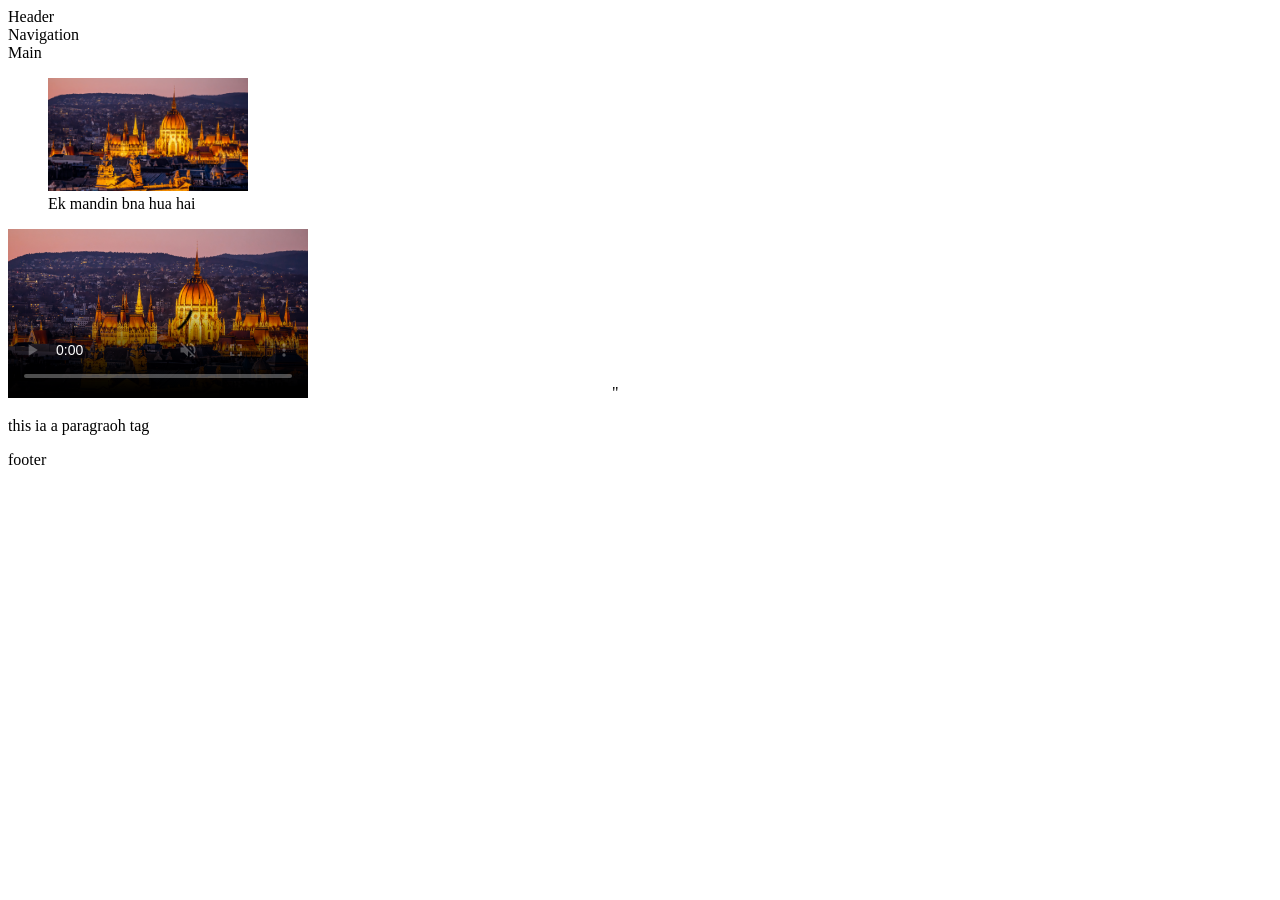
==== index.html @ eac95f33 "first portfoliyo" ====
<!DOCTYPE html>
<html lang="en">
<head>
    <meta charset="UTF-8">
    <meta name="viewport" content="width=device-width, initial-scale=1.0">
    <title>Document</title>
</head>
<body>
    <header>
        Header
        <nav>
            Navigation
        </nav>

    </header>
    <main>
        Main 
        <figure>
        <!-- <img src="https://m.media-amazon.com/images/I/41AkhIG+yCL._AC_SR240,220_.jpg" alt="" width="100px" hight="100px"> -->
        <img src="20251119_OHR.BudapestParliament_EN-IN3863602249_UHD_bing.jpg"alt=" Ek mundir ki photo hai" width="200px" hight="100px">
        
            <figcaption>
                Ek mandin bna hua hai
            </figcaption>
        </figure>
       <video src="340838.mp4" width="300px" hight="200px" controls muted loop poster="20251119_OHR.BudapestParliament_EN-IN3863602249_UHD_bing.jpg">

       </video>
       <iframe width="300" height="167" src="https://www.youtube.com/embed/GVizJ_jpUnw?si=IJ1CWkcMF2ondDTO" title="YouTube video player" frameborder="0" allow="accelerometer; autoplay; clipboard-write; encrypted-media; gyroscope; picture-in-picture; web-share" referrerpolicy="strict-origin-when-cross-origin" allowfullscreen></iframe>"
       <!-- iframehum kuch display use kurne ke liye kurte hai -->
        <span> 
            <p> this ia a paragraoh tag</p>
        </span>
    </main>
    <footer>
        footer

    </footer>
    
</body>
</html>
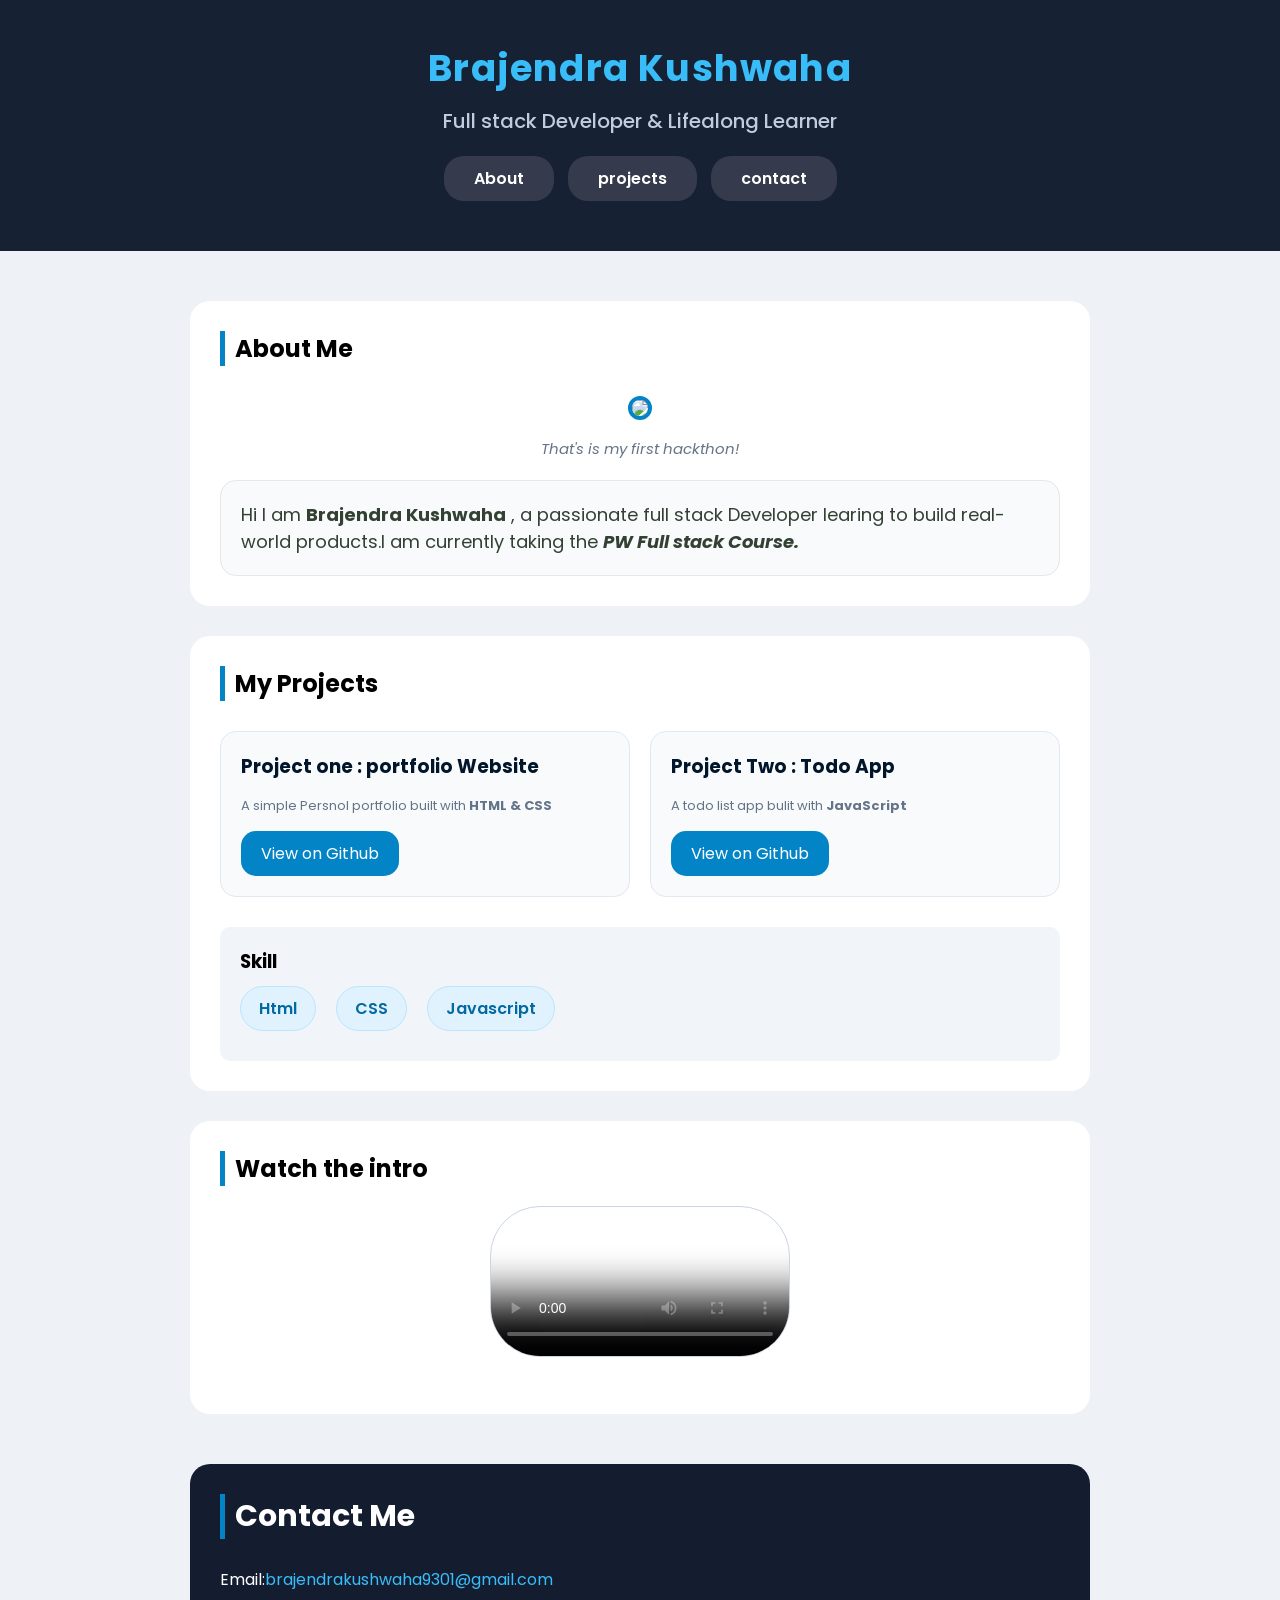
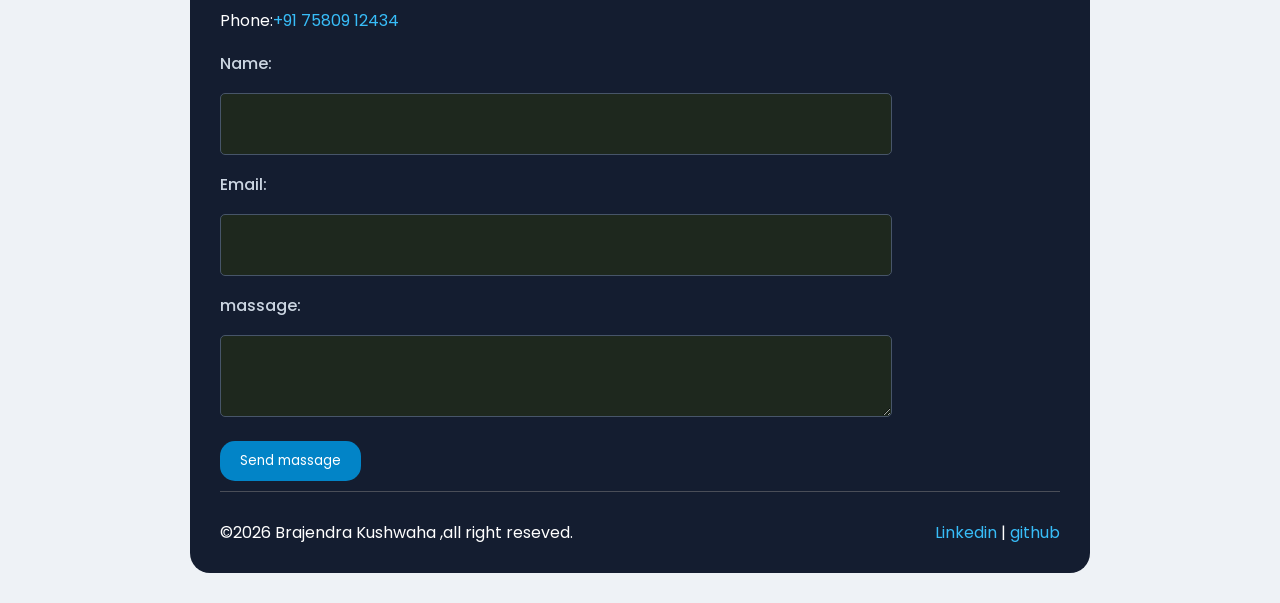
==== commit 28a5b377: "file name change" ====
--- a/index.html
+++ b/index.html
@@ -1,41 +1,98 @@
 <!DOCTYPE html>
 <html lang="en">
+
 <head>
     <meta charset="UTF-8">
     <meta name="viewport" content="width=device-width, initial-scale=1.0">
-    <title>Document</title>
+    <title>Brajendra Kushwaha portfoliyo </title>
+    <link rel="stylesheet" href="portfoliyo.css">
 </head>
+
 <body>
-    <header>
-        Header
+    <header class="header1">
+        <h1> Brajendra Kushwaha</h1>
+        <p> Full stack Developer & Lifealong Learner</p>
         <nav>
-            Navigation
+            <a href="#about">About </a>
+            <a href="#projects">projects </a>
+            <a href="#contact">contact </a>
         </nav>
-
     </header>
     <main>
-        Main 
-        <figure>
-        <!-- <img src="https://m.media-amazon.com/images/I/41AkhIG+yCL._AC_SR240,220_.jpg" alt="" width="100px" hight="100px"> -->
-        <img src="20251119_OHR.BudapestParliament_EN-IN3863602249_UHD_bing.jpg"alt=" Ek mundir ki photo hai" width="200px" hight="100px">
+        <section id="about">
+            <h2> About Me</h2>
+            <figure>
+                <img src="./br.jpeg hight="400" width="200">
+                <figcaption> That's is my first hackthon!</figcaption>
+            </figure>
+            <p> Hi I am <strong>Brajendra Kushwaha</strong> , a passionate full stack Developer learing to build
+                real-world products.I am currently taking the <strong><em>PW Full stack Course.</em></strong> </p>
+        </section>
+        <section id="projects">
+            <h2> My Projects</h2>
+            <div id="projects-card">
+                <article>
+                    <h3>Project one : portfolio Website</h3>
+                    <p> A simple Persnol portfolio built with <strong> HTML & CSS</strong></p>
+                    <a href="">View on Github</a>
+
+
+
+                </article>
+                <article>
+                    <h3>Project Two : Todo App</h3>
+                    <p> A todo list app bulit with <strong> JavaScript</strong></p>
+                    <a href="">View on Github</a>
+
+                </article>
+            </div>
+            <div id="skills">
+                <h3>Skill</h3>
+                <ul>
+                    <li>Html</li>
+                    <li>CSS</li>
+                    <li>Javascript</li>
+                </ul>
+            </div>
+
+        </section>
+        <section id="intro">
+            <h2> Watch the intro</h2>
+           
+                   <video src="Lacture7/vidio.mp4" width="300px" hight="200pxhight=" 400" width="200" controls
+                poster="Lacture7/br.jpeg">
+            
+         
+
+
+        </section>
+    </main>
+    <footer id="contact">
+        <h2> Contact Me</h2>
+        <p> Email:<a href="mailto:brajendrakushwaha854@gmail.com">brajendrakushwaha9301@gmail.com</a></p>
+        <P> Phone:<a href="tel:+917580912434">+91 75809 12434</a></P>
+        <form action="">
+            <label for="name"> Name:</label>
+            <input type="text" id="name">
+           <br>
+            <label for="email"> Email:</label>
+            <input type="email" id=email>
+            <br>
+            <label for="massage"> massage:</label>
+            <textarea name="massage" id="massage"></textarea>
+            <br> 
+            <button type="submit">Send massage</button>
+
+        </form>
         
-            <figcaption>
-                Ek mandin bna hua hai
-            </figcaption>
-        </figure>
-       <video src="340838.mp4" width="300px" hight="200px" controls muted loop poster="20251119_OHR.BudapestParliament_EN-IN3863602249_UHD_bing.jpg">
+        <div id="lower-footer">
+            <p> &copy;2026 Brajendra Kushwaha ,all right reseved.</p>
+            <p>
+                 <a href="">Linkedin</a> | <a href=""> github</a>
+            </p>
+           
+        </div>
+    </footer>
+</body>
 
-       </video>
-       <iframe width="300" height="167" src="https://www.youtube.com/embed/GVizJ_jpUnw?si=IJ1CWkcMF2ondDTO" title="YouTube video player" frameborder="0" allow="accelerometer; autoplay; clipboard-write; encrypted-media; gyroscope; picture-in-picture; web-share" referrerpolicy="strict-origin-when-cross-origin" allowfullscreen></iframe>"
-       <!-- iframehum kuch display use kurne ke liye kurte hai -->
-        <span> 
-            <p> this ia a paragraoh tag</p>
-        </span>
-    </main>
-    <footer>
-        footer
-
-    </footer>
-    
-</body>
 </html>
--- a/portfoliyo.css
+++ b/portfoliyo.css
@@ -0,0 +1,277 @@
+@import url('https://fonts.googleapis.com/css2?family=Poppins:ital,wght@0,100;0,200;0,300;0,400;0,500;0,600;0,700;0,800;0,900;1,100;1,200;1,300;1,400;1,500;1,600;1,700;1,800;1,900&display=swap');
+
+
+
+* {
+    padding: 0;
+    margin: 0;
+    box-sizing: border-box;
+    font-family: "Poppins", sans-serif;
+}
+
+body {
+    background-color: #EEF2F6;
+}
+
+.header1 {
+   
+    padding: 40px 0px;
+    text-align: center;
+    background-color: #162134;
+    /* text-transform: uppercase; */
+}
+
+.header1 h1 {
+
+    color: rgb(56, 189, 248);
+    /* padding: 5px 0;
+    font-weight: 800; */
+    font-size: 37px;
+    letter-spacing: 1.2px;
+
+}
+
+.header1 p {
+    color: #c2ccdb;
+    padding: 10px 0;
+    font-weight: 500;
+    font-size: 20px;
+}
+
+nav a {
+    display: inline-block;
+    padding: 10px 30px;
+    text-decoration: none;
+    background-color: #353b4c;
+    color: white;
+    border-radius: 20px;
+    margin: 10px 5px;
+    font-weight: 600;
+}
+
+nav a:hover {
+    background-color: #0284c7;
+
+
+}
+
+main {
+    margin: 50px auto;
+    max-width: 900px;
+
+}
+
+#about,
+#projects,
+#intro {
+    background-color: white;
+    padding: 30px;
+    border-radius: 20px;
+    margin-bottom: 30px;
+}
+
+#about h2,
+#projects h2 {
+    border-left: 5px solid #0284c7;
+    padding-left: 10px;
+}
+
+#about figure {
+    text-align: center;
+    padding: 20px 0;
+
+
+}
+
+#about figure img {
+    border-radius: 50%;
+    border: 4px solid #0284c7;
+    margin: 10px 0;
+    transition: all 1s;
+}
+
+#about figure img:hover {
+    transform: scale(1.1);
+    box-shadow: 0px 10px 10px #0285c7ca;
+}
+
+#about figure figcaption {
+    color: #647488;
+    font-style: italic;
+    font-size: 15px;
+}
+
+#about p {
+    border-radius: 16px;
+    background-color: #f8fafc;
+    padding: 20px;
+    border: 1px solid #e7e7e8;
+    font-size: 18px;
+    color: #334133;
+}
+
+#projects-card {
+    display: flex;
+    gap: 20px;
+    margin: 30px 0;
+    flex-wrap: wrap;
+
+}
+
+#projects-card article {
+    flex: 1;
+    background-color: #f8fafc;
+    padding: 20PX;
+    border-radius: 16PX;
+    /* display: flex;
+    flex-direction: column; */
+    gap: 10px;
+    border: 1px solid #E2e8f0;
+    color: #01162A;
+    transition: all 0.5s;
+}
+
+#projects-card article:hover {
+    transform: translatey(-5px);
+    box-shadow: 0px 10px 10px rgba(0, 0, 0, 0.796);
+}
+
+#projects-card article p {
+    font-size: 13px;
+    color: #647488;
+    margin: 15px 0;
+
+}
+
+#projects-card article a {
+    border-radius: 15px;
+    padding: 10px 20px;
+    display: inline-block;
+    background-color: #0284c7;
+    color: white;
+    text-decoration: none;
+}
+
+#skills {
+    background-color: #f1f5f9;
+    border-radius: 10px;
+    padding: 20px;
+    flex-wrap: wrap;
+}
+
+#skills ul {
+    list-style: none;
+    display: flex;
+    gap: 20px;
+    margin: 10px 0;
+
+}
+
+#skills ul li {
+    background-color: #e0f2fe;
+    border-radius: 30px;
+    border: 1px solid #BAE6FD;
+    padding: 9px 18px;
+    color: #0369A1;
+    font-weight: 600;
+}
+
+#intro {
+    text-align: center;
+}
+
+#intro h2 {
+    text-align: left;
+    border-left: 5px solid #0284c7;
+    padding-left: 10px;
+}
+
+#intro video {
+    margin: 20px 0;
+    object-fit: cover;
+    max-width: 100%;
+    height: auto;
+    border-radius: 50px;
+    border: 1px solid #cbd5e1;
+}
+
+#contact {
+    margin: 50px auto;
+    max-width: 900px;
+    background-color: #141D30;
+    padding: 30px 30px 0;
+    border-radius: 20px;
+    margin-bottom: 30px;
+}
+
+#contact h2 {
+    border-left: 5px solid #0284c7;
+    padding-left: 10px;
+    color: white;
+    font-size: 30px;
+    margin-bottom: 20px;
+
+}
+
+#contact p {
+    color: white;
+    padding: 8px 0;
+}
+
+#contact p a {
+    text-decoration: none;
+    color: #38bdf8;
+}
+
+#contact p a:hover {
+    text-decoration: underline;
+    color: #38bdf8;
+    font-size: 20px;
+}
+
+form label {
+    display: block;
+    margin: 10px 0;
+    color: #cbd5e1;
+    font-weight: 500;
+}
+
+form {
+    max-width: 80%;
+}
+
+form input[type="text"],
+form input[type="email"],
+textarea {
+    width: 100%;
+    background-color: #1e281e;
+    outline: none;
+    border: 1px solid #475569;
+    border-radius: 5px;
+    padding: 20px 10px;
+    color: white;
+    margin: 7px 0;
+}
+
+form button {
+    border-radius: 15px;
+    padding: 10px 20px;
+    display: inline-block;
+    background-color: #0284c7;
+    color: white;
+    text-decoration: none;
+    outline: none;
+    border: none;
+    margin: 10px 0;
+}
+
+#lower-footer {
+    display: flex;
+    justify-content: space-between;
+    align-items: center;
+    flex-wrap: wrap;
+    border-top: 1px solid rgba(128, 128, 128, 0.502);
+    padding: 20px 0;
+    margin-top: 10px 0;
+
+}
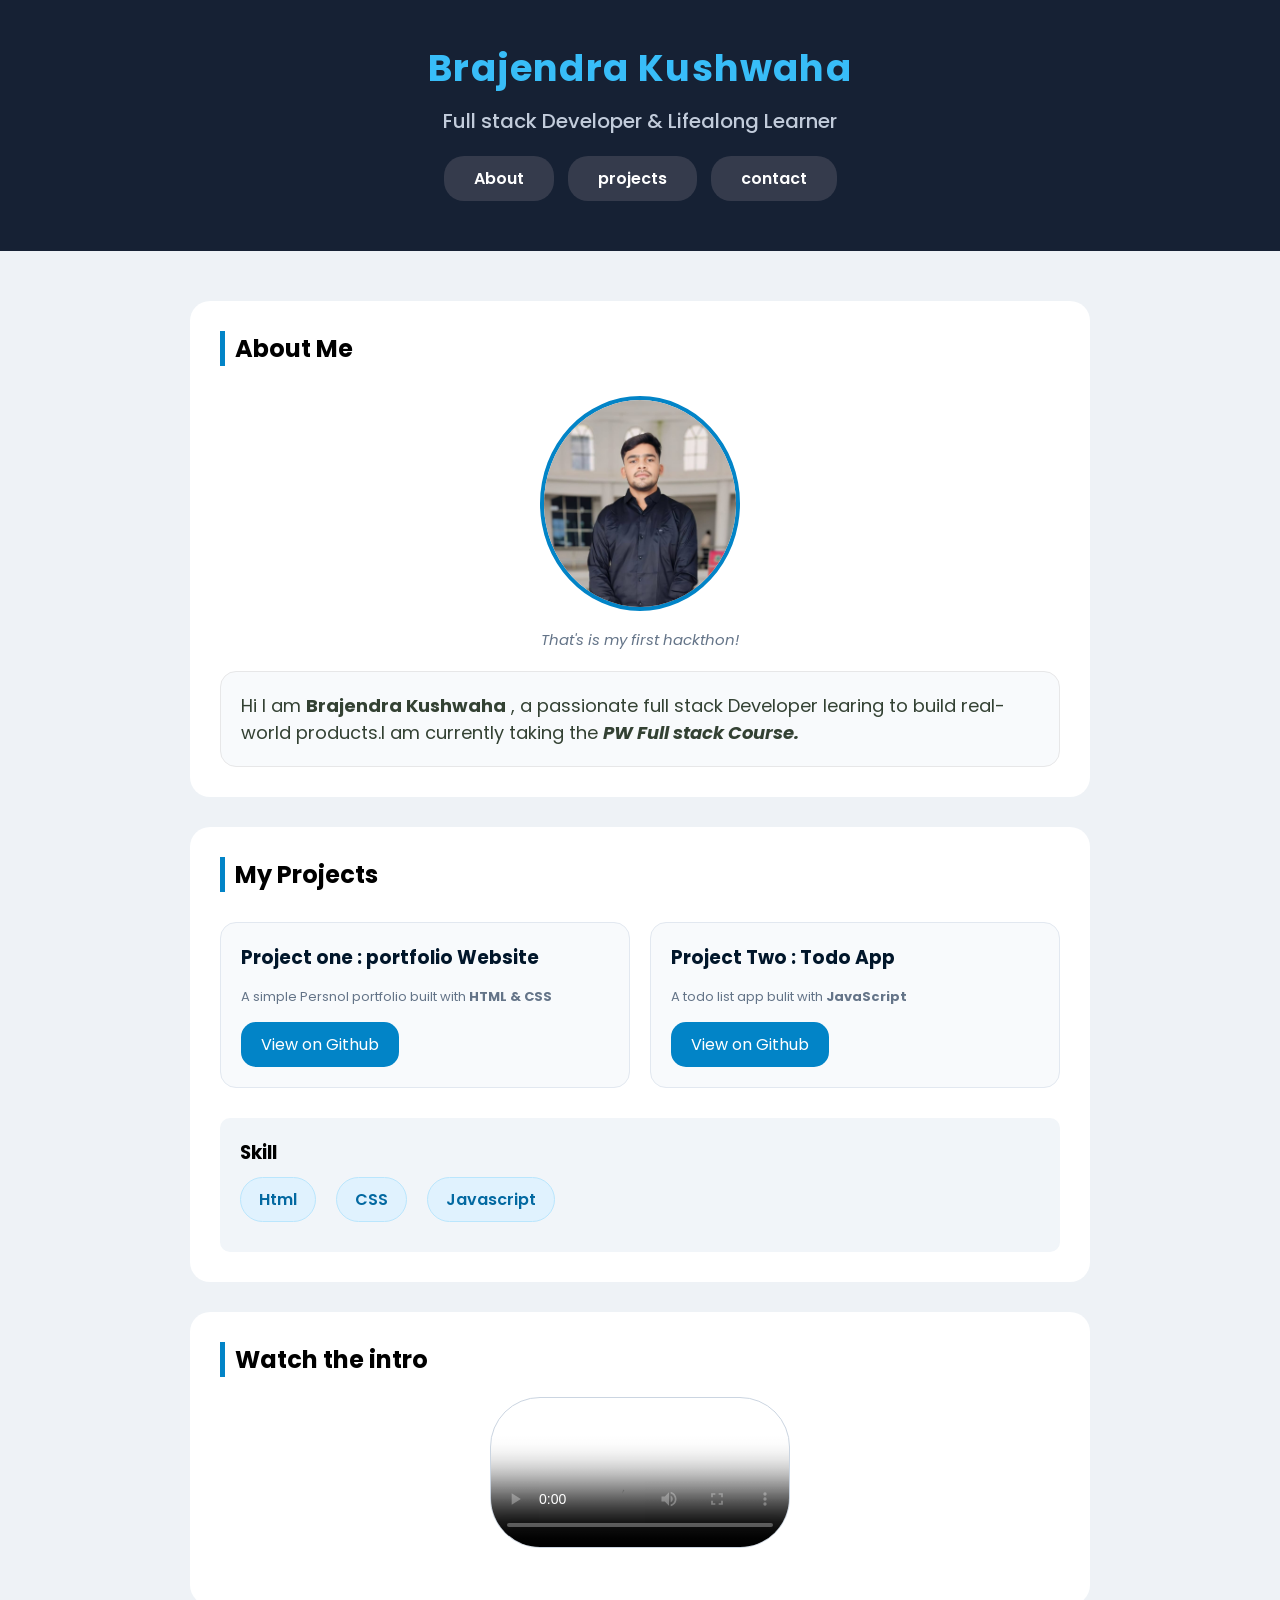
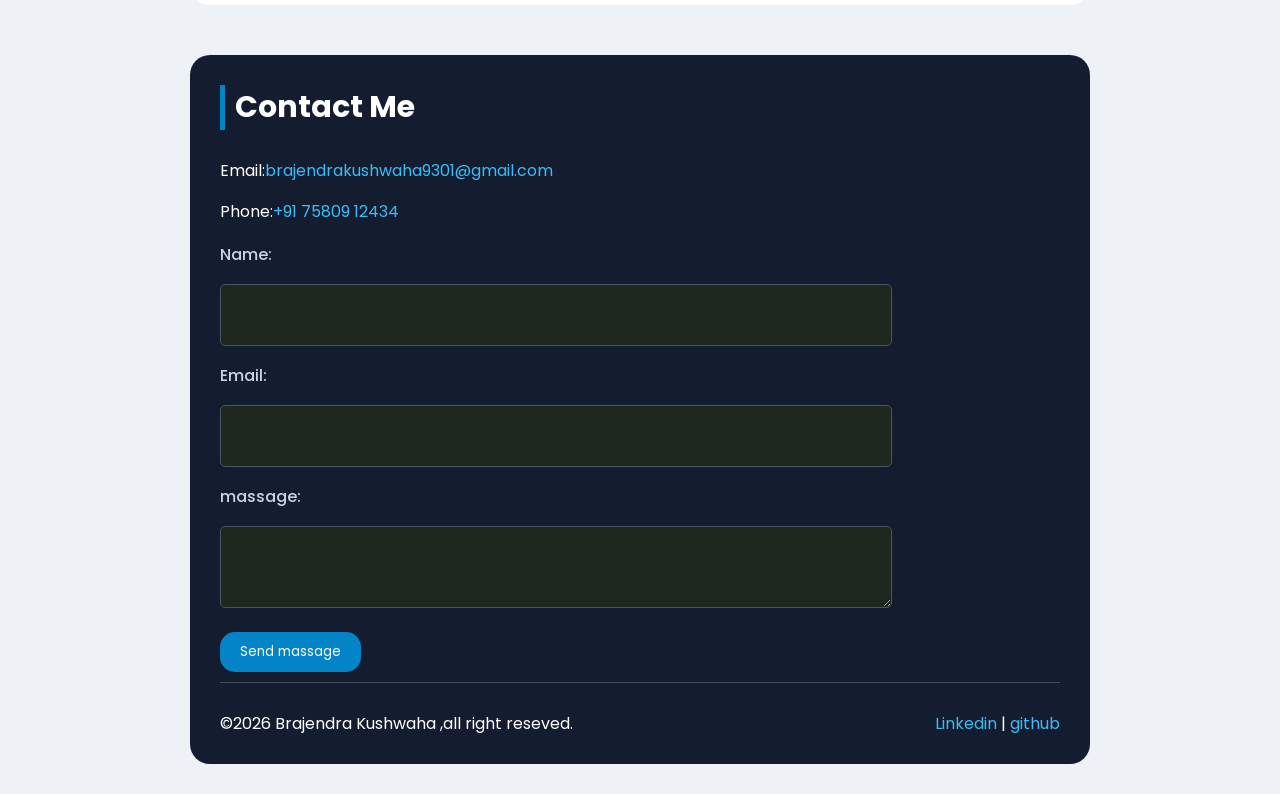
==== commit 7def4b02: "changes" ====
--- a/index.html
+++ b/index.html
@@ -22,7 +22,7 @@
         <section id="about">
             <h2> About Me</h2>
             <figure>
-                <img src="./br.jpeg hight="400" width="200">
+                <img src="./br.jpeg" hight="400" width="200">
                 <figcaption> That's is my first hackthon!</figcaption>
             </figure>
             <p> Hi I am <strong>Brajendra Kushwaha</strong> , a passionate full stack Developer learing to build
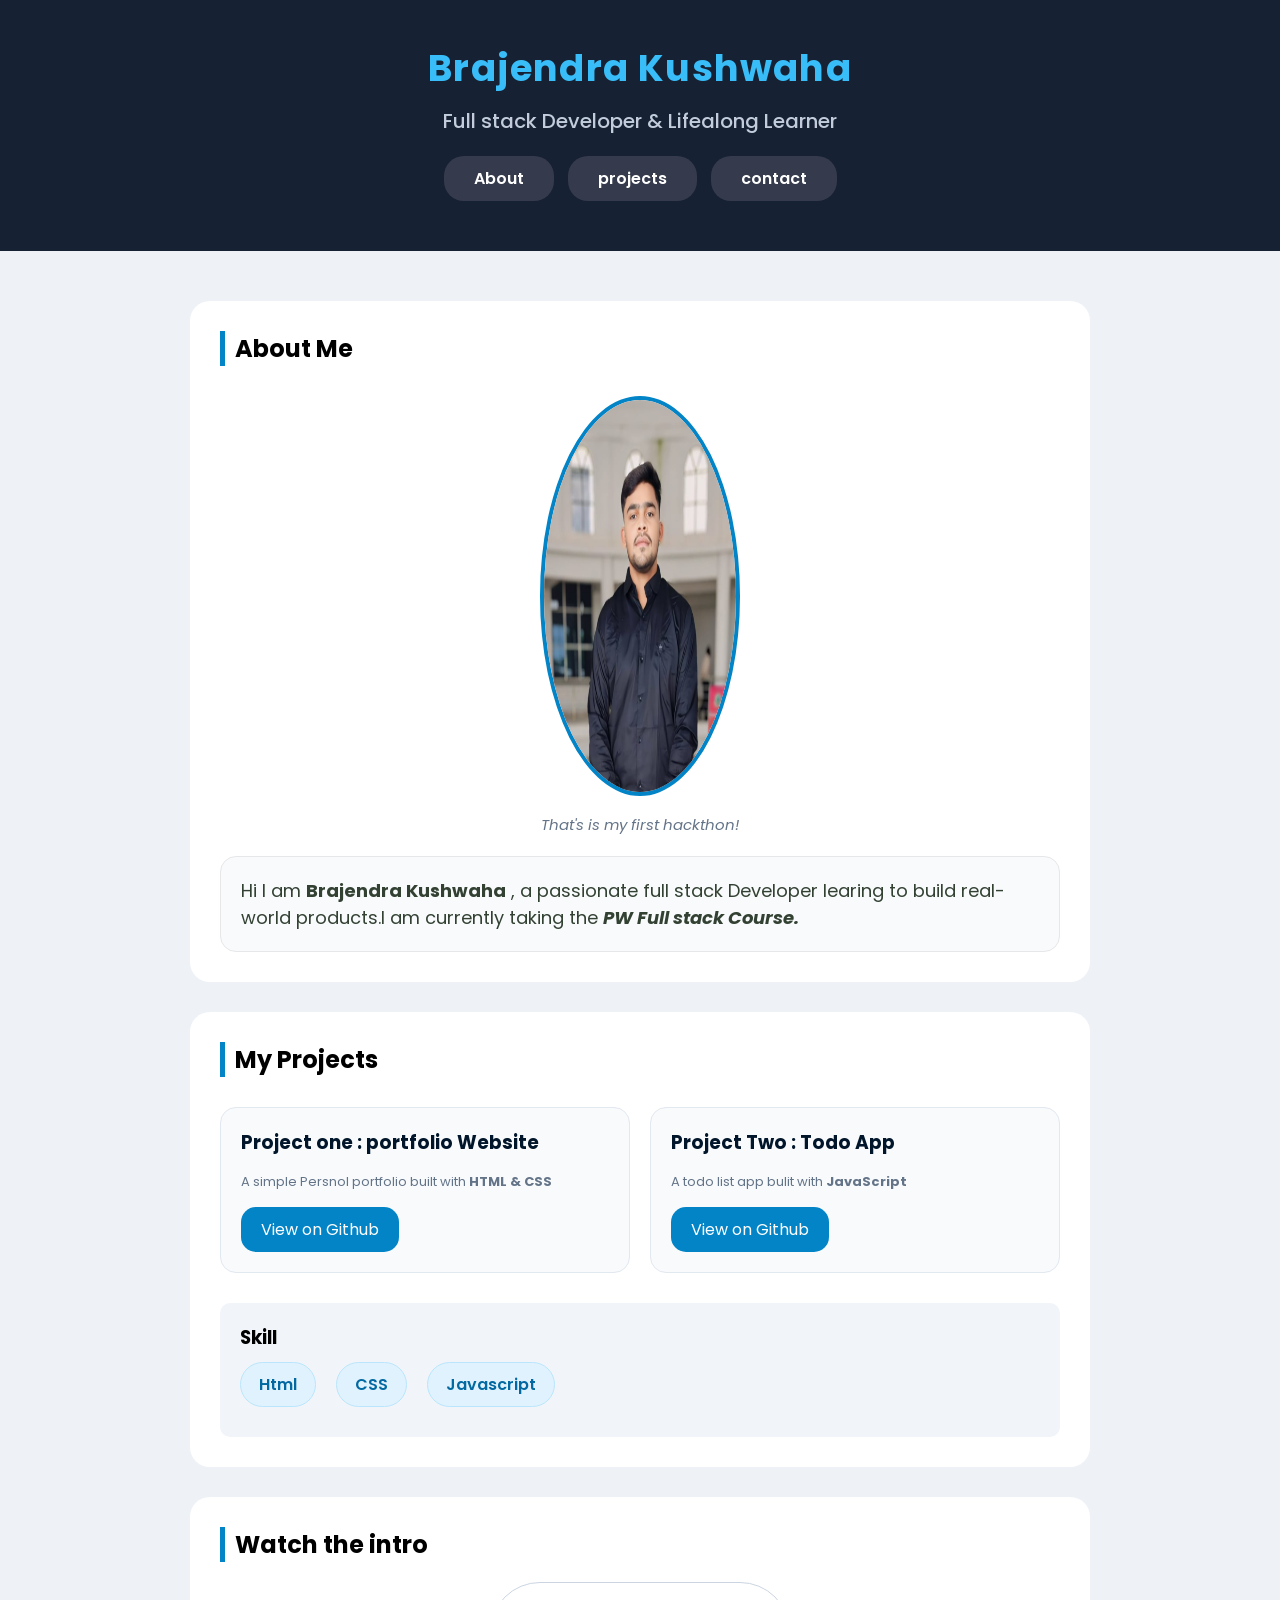
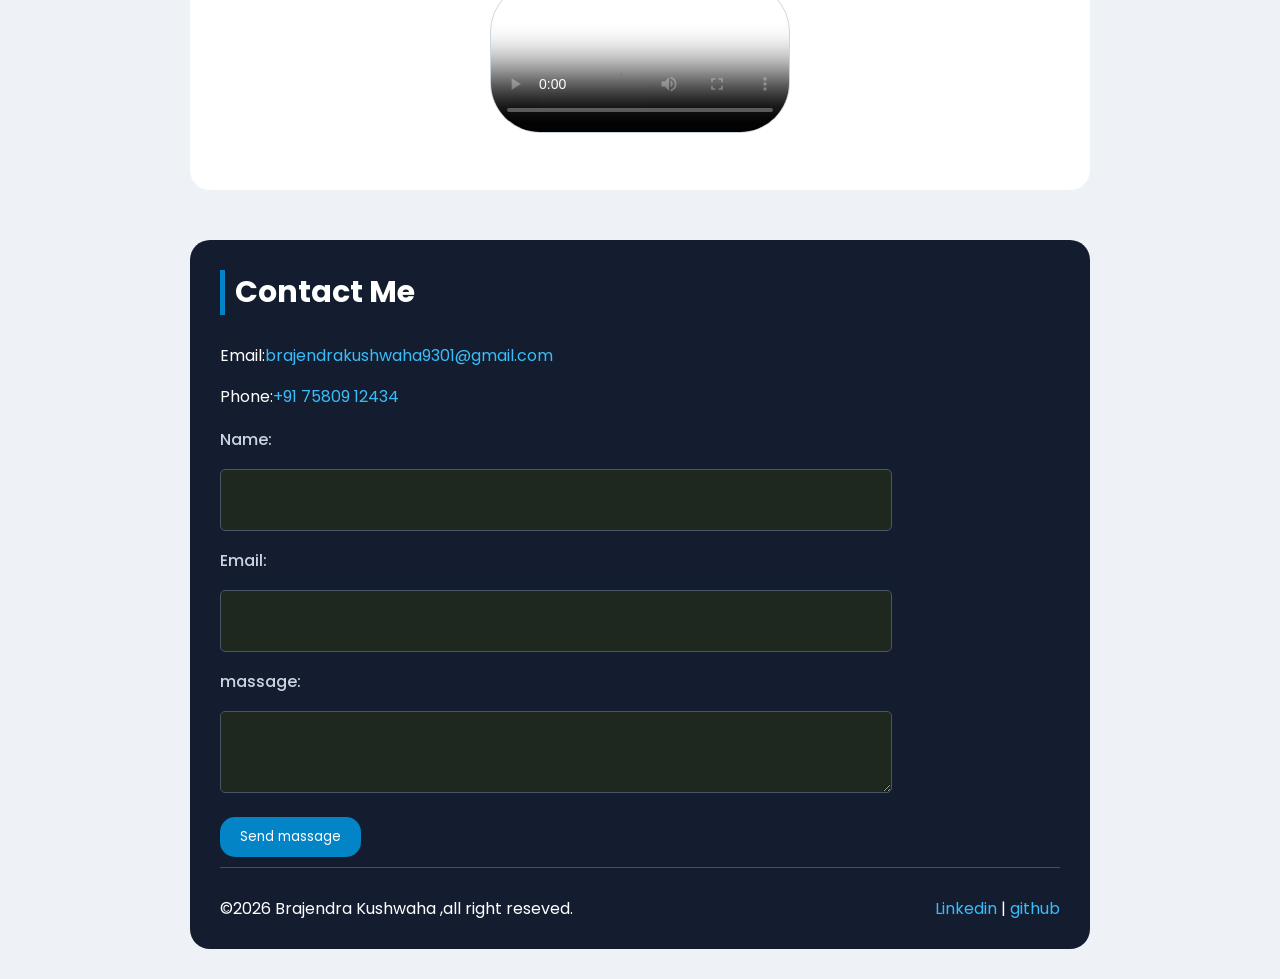
==== commit 60ec84ce: "fix image" ====
--- a/index.html
+++ b/index.html
@@ -22,7 +22,7 @@
         <section id="about">
             <h2> About Me</h2>
             <figure>
-                <img src="./br.jpeg" hight="400" width="200">
+                <img src="./br.jpeg" height="400" width="200">
                 <figcaption> That's is my first hackthon!</figcaption>
             </figure>
             <p> Hi I am <strong>Brajendra Kushwaha</strong> , a passionate full stack Developer learing to build
